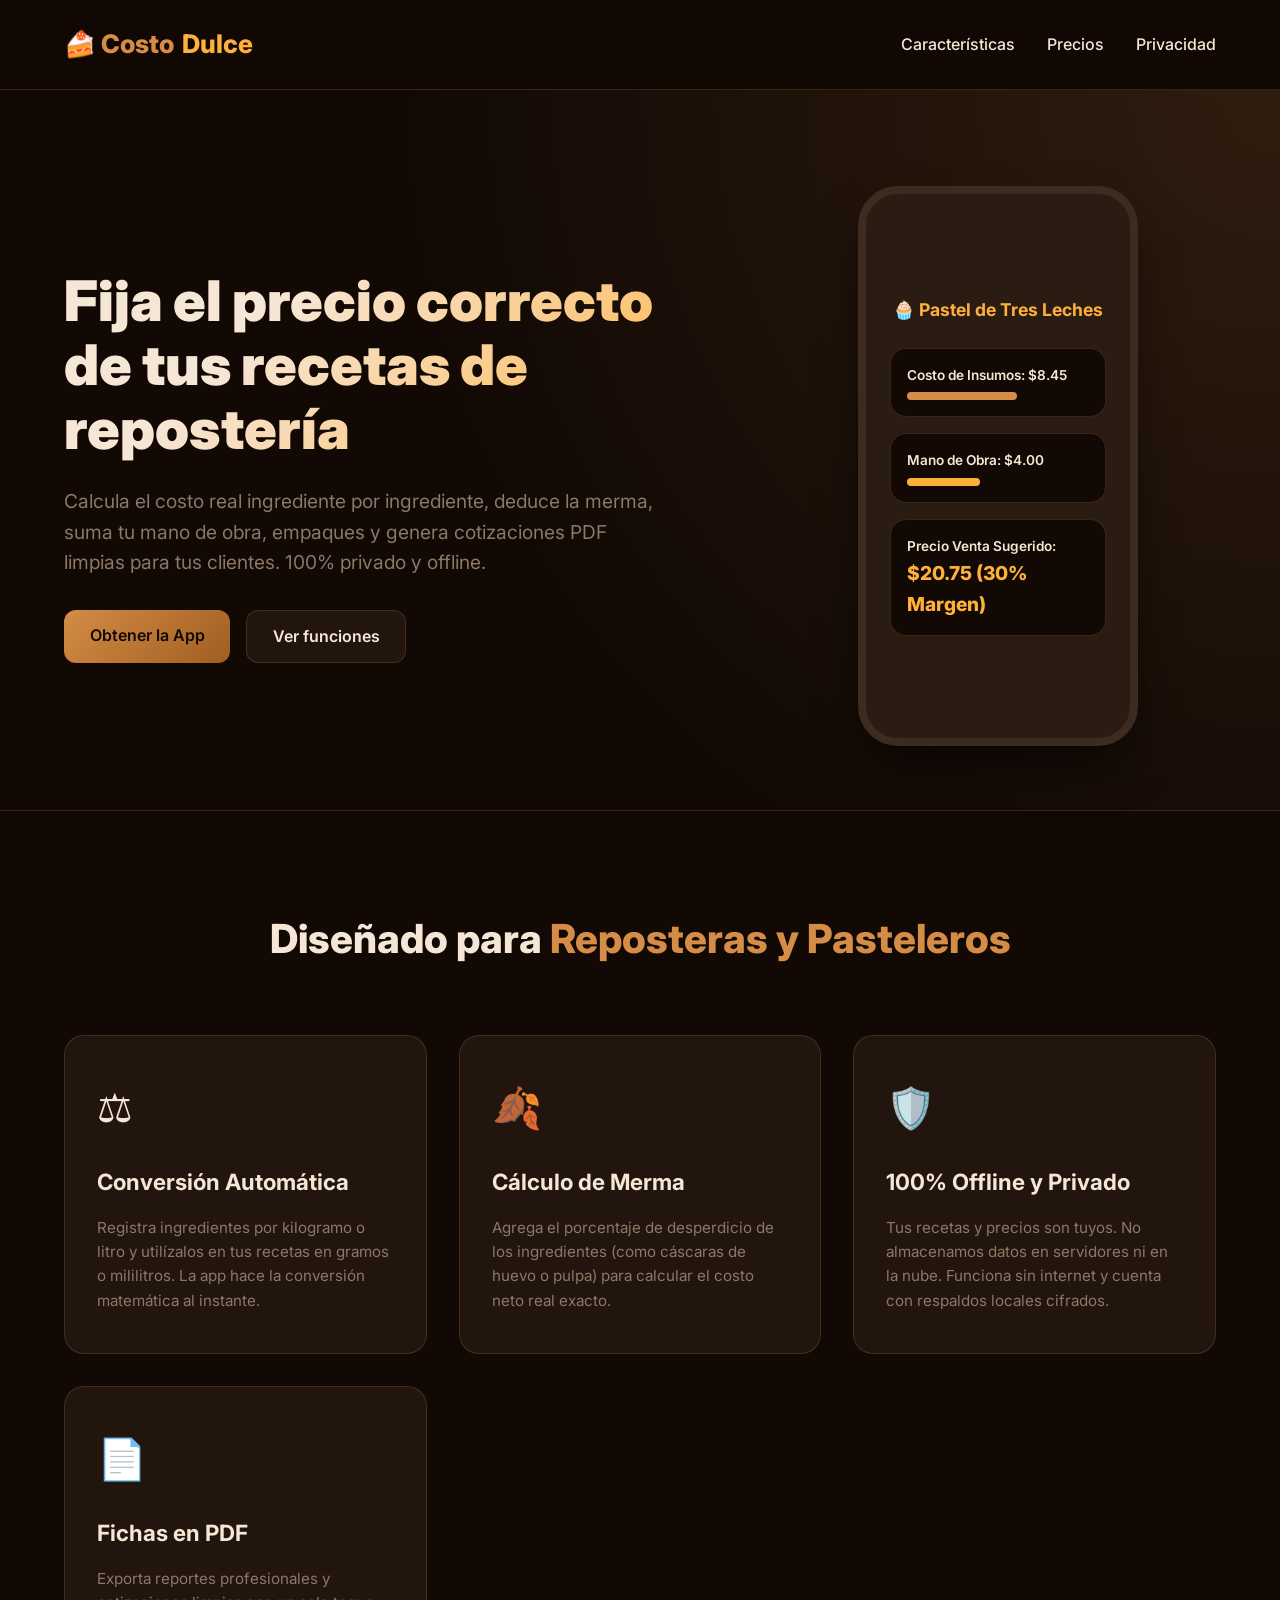
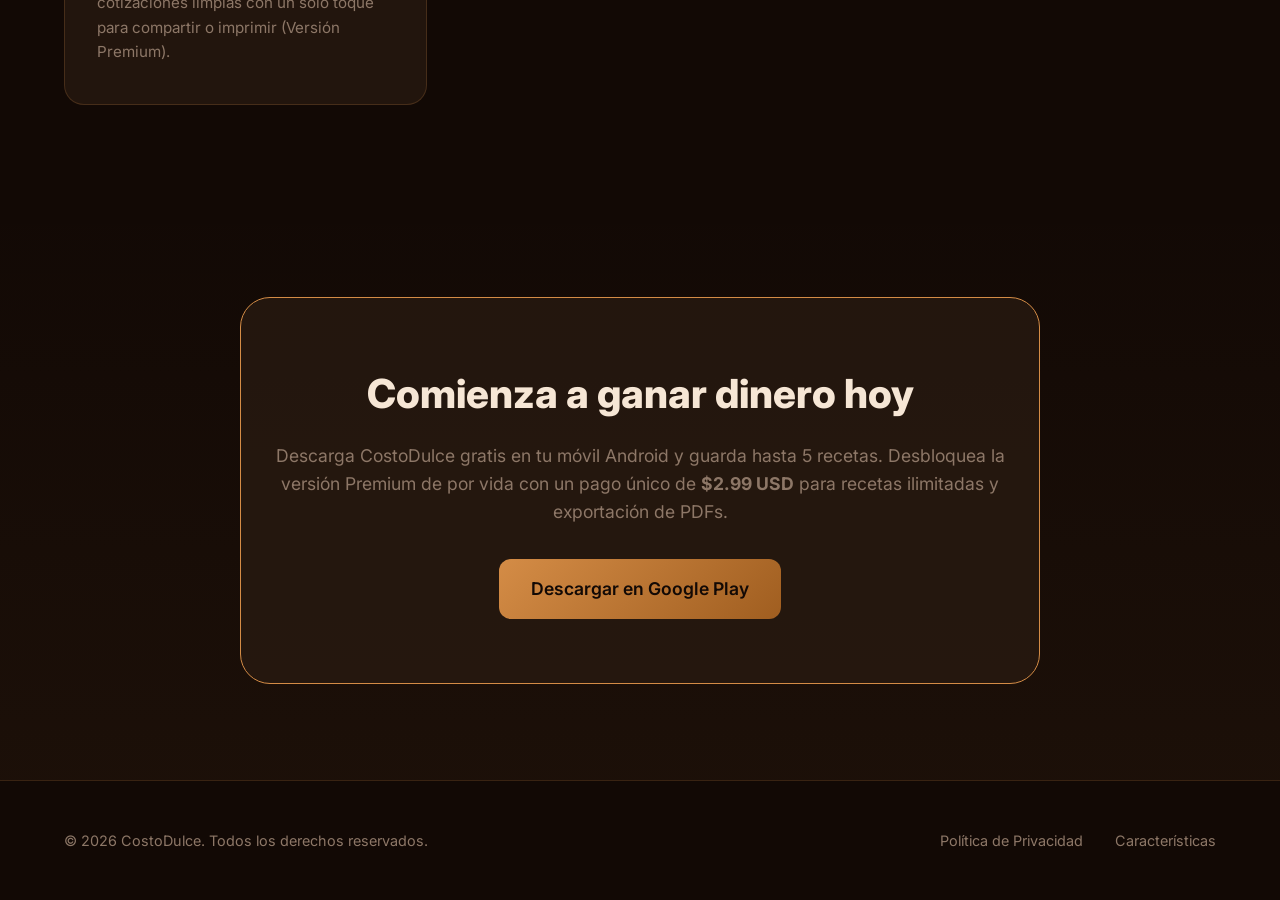
==== index.html @ e3fa4b0b "Publicacion inicial de Landing Page y Politica de Privacidad CostoDulce" ====
<!DOCTYPE html>
<html lang="es">
<head>
    <meta charset="UTF-8">
    <meta name="viewport" content="width=device-width, initial-scale=1.0">
    <meta name="description" content="Calcula el costo exacto de tus recetas de repostería ingrediente por ingrediente. Controla la merma, costos fijos y genera cotizaciones en PDF 100% offline.">
    <title>CostoDulce - Calculadora de Costos para Repostería</title>
    
    <!-- Google Fonts -->
    <link rel="preconnect" href="https://fonts.googleapis.com">
    <link rel="preconnect" href="https://fonts.gstatic.com" crossorigin>
    <link href="https://fonts.googleapis.com/css2?family=Inter:wght@400;500;600;700;800;900&display=swap" rel="stylesheet">
    
    <!-- Stylesheet -->
    <link rel="stylesheet" href="style.css">

    <!-- Schema JSON-LD -->
    <script type="application/ld+json">
    {
      "@context": "https://schema.org",
      "@type": "SoftwareApplication",
      "name": "CostoDulce: Costos Repostería",
      "operatingSystem": "Android",
      "applicationCategory": "BusinessApplication",
      "description": "Calculadora de costos de repostería y cocina 100% offline. Calcula la merma, costos fijos, mano de obra y genera reportes en PDF.",
      "offers": {
        "@type": "Offer",
        "price": "2.99",
        "priceCurrency": "USD"
      },
      "aggregateRating": {
        "@type": "AggregateRating",
        "ratingValue": "4.9",
        "ratingCount": "124"
      }
    }
    </script>
</head>
<body>

    <!-- Header -->
    <header>
        <div class="container header-container">
            <a href="#" class="logo">
                🍰 Costo<span>Dulce</span>
            </a>
            <nav>
                <ul class="nav-links">
                    <li><a href="#features">Características</a></li>
                    <li><a href="#pricing">Precios</a></li>
                    <li><a href="privacy.html">Privacidad</a></li>
                </ul>
            </nav>
        </div>
    </header>

    <!-- Hero Section -->
    <section class="hero">
        <div class="container hero-grid">
            <div class="hero-content">
                <h1>Fija el precio correcto de tus recetas de repostería</h1>
                <p>Calcula el costo real ingrediente por ingrediente, deduce la merma, suma tu mano de obra, empaques y genera cotizaciones PDF limpias para tus clientes. 100% privado y offline.</p>
                <div class="hero-actions">
                    <a href="#pricing" class="btn btn-primary" id="download-cta">Obtener la App</a>
                    <a href="#features" class="btn btn-secondary" id="learn-more-cta">Ver funciones</a>
                </div>
            </div>
            <div class="hero-image-wrapper">
                <div class="mockup-container">
                    <div class="mockup-screen">
                        <div style="font-size: 1.1rem; font-weight: 700; color: #ffb03b; margin-bottom: 0.5rem; text-align: center;">🧁 Pastel de Tres Leches</div>
                        <div class="mockup-card">
                            <div style="font-weight: 600;">Costo de Insumos: $8.45</div>
                            <div class="mockup-bar" style="width: 60%;"></div>
                        </div>
                        <div class="mockup-card">
                            <div style="font-weight: 600;">Mano de Obra: $4.00</div>
                            <div class="mockup-bar" style="width: 40%; background-color:#ffb03b;"></div>
                        </div>
                        <div class="mockup-card">
                            <div style="font-weight: 600; color: #f6e6d5;">Precio Venta Sugerido:</div>
                            <div style="font-size: 1.2rem; font-weight: 800; color: #ffb03b;">$20.75 (30% Margen)</div>
                        </div>
                    </div>
                </div>
            </div>
        </div>
    </section>

    <!-- Features Section -->
    <section class="features" id="features">
        <div class="container">
            <h2 class="section-title">Diseñado para <span>Reposteras y Pasteleros</span></h2>
            <div class="features-grid">
                <div class="feature-card">
                    <span class="feature-icon">⚖️</span>
                    <h3>Conversión Automática</h3>
                    <p>Registra ingredientes por kilogramo o litro y utilízalos en tus recetas en gramos o mililitros. La app hace la conversión matemática al instante.</p>
                </div>
                <div class="feature-card">
                    <span class="feature-icon">🍂</span>
                    <h3>Cálculo de Merma</h3>
                    <p>Agrega el porcentaje de desperdicio de los ingredientes (como cáscaras de huevo o pulpa) para calcular el costo neto real exacto.</p>
                </div>
                <div class="feature-card">
                    <span class="feature-icon">🛡️</span>
                    <h3>100% Offline y Privado</h3>
                    <p>Tus recetas y precios son tuyos. No almacenamos datos en servidores ni en la nube. Funciona sin internet y cuenta con respaldos locales cifrados.</p>
                </div>
                <div class="feature-card">
                    <span class="feature-icon">📄</span>
                    <h3>Fichas en PDF</h3>
                    <p>Exporta reportes profesionales y cotizaciones limpias con un solo toque para compartir o imprimir (Versión Premium).</p>
                </div>
            </div>
        </div>
    </section>

    <!-- Pricing Section -->
    <section class="cta-section" id="pricing">
        <div class="container">
            <div class="cta-box">
                <h2>Comienza a ganar dinero hoy</h2>
                <p>Descarga CostoDulce gratis en tu móvil Android y guarda hasta 5 recetas. Desbloquea la versión Premium de por vida con un pago único de <strong>$2.99 USD</strong> para recetas ilimitadas y exportación de PDFs.</p>
                <a href="#" class="btn btn-primary" style="font-size: 1.1rem; padding: 1rem 2rem;" id="pricing-cta">Descargar en Google Play</a>
            </div>
        </div>
    </section>

    <!-- Footer -->
    <footer>
        <div class="container footer-container">
            <p>&copy; 2026 CostoDulce. Todos los derechos reservados.</p>
            <ul class="footer-links">
                <li><a href="privacy.html">Política de Privacidad</a></li>
                <li><a href="#features">Características</a></li>
            </ul>
        </div>
    </footer>

</body>
</html>
---- style.css ----
/* Estilos Globales para CostoDulce Landing */
:root {
    --bg-color: #120905;
    --card-bg: rgba(42, 28, 18, 0.7);
    --primary: #d48c46;
    --primary-hover: #b87532;
    --secondary: #ffb03b;
    --text-primary: #f6e6d5;
    --text-muted: #8d7767;
    --border-color: rgba(212, 140, 70, 0.2);
    --transition: all 0.3s cubic-bezier(0.4, 0, 0.2, 1);
}

* {
    margin: 0;
    padding: 0;
    box-sizing: border-box;
}

body {
    font-family: 'Inter', system-ui, -apple-system, BlinkMacSystemFont, "Segoe UI", Roboto, sans-serif;
    background-color: var(--bg-color);
    color: var(--text-primary);
    line-height: 1.6;
    overflow-x: hidden;
}

a {
    color: var(--primary);
    text-decoration: none;
    transition: var(--transition);
}

a:hover {
    color: var(--secondary);
}

.container {
    max-width: 1200px;
    margin: 0 auto;
    padding: 0 24.dp;
    padding: 0 1.5rem;
}

/* Header */
header {
    padding: 1.5rem 0;
    border-bottom: 1px solid var(--border-color);
    backdrop-filter: blur(10px);
    position: sticky;
    top: 0;
    z-index: 100;
    background-color: rgba(18, 9, 5, 0.85);
}

.header-container {
    display: flex;
    justify-content: space-between;
    align-items: center;
}

.logo {
    font-size: 1.6rem;
    font-weight: 800;
    color: var(--primary);
    display: flex;
    align-items: center;
    gap: 0.5rem;
}

.logo span {
    color: var(--secondary);
}

.nav-links {
    display: flex;
    gap: 2rem;
    list-style: none;
}

.nav-links a {
    color: var(--text-primary);
    font-weight: 500;
}

.nav-links a:hover {
    color: var(--primary);
}

.btn {
    display: inline-block;
    padding: 0.8rem 1.6rem;
    border-radius: 12px;
    font-weight: 600;
    text-align: center;
    cursor: pointer;
    transition: var(--transition);
    border: none;
}

.btn-primary {
    background: linear-gradient(135deg, var(--primary) 0%, #a05e20 100%);
    color: #120905;
}

.btn-primary:hover {
    transform: translateY(-2px);
    box-shadow: 0 8px 20px rgba(212, 140, 70, 0.3);
    color: #120905;
}

.btn-secondary {
    background-color: var(--card-bg);
    color: var(--text-primary);
    border: 1px solid var(--border-color);
}

.btn-secondary:hover {
    background-color: rgba(212, 140, 70, 0.1);
    transform: translateY(-2px);
}

/* Hero Section */
.hero {
    padding: 6rem 0 4rem 0;
    background: radial-gradient(circle at top right, rgba(212, 140, 70, 0.15) 0%, transparent 60%);
}

.hero-grid {
    display: grid;
    grid-template-columns: 1.2fr 0.8fr;
    gap: 4rem;
    align-items: center;
}

.hero-content h1 {
    font-size: 3.5rem;
    line-height: 1.15;
    font-weight: 900;
    margin-bottom: 1.5rem;
    background: linear-gradient(135deg, var(--text-primary) 30%, var(--secondary) 100%);
    -webkit-background-clip: text;
    -webkit-text-fill-color: transparent;
}

.hero-content p {
    font-size: 1.2rem;
    color: var(--text-muted);
    margin-bottom: 2rem;
    max-width: 600px;
}

.hero-actions {
    display: flex;
    gap: 1rem;
}

.hero-image-wrapper {
    display: flex;
    justify-content: center;
    position: relative;
}

.mockup-container {
    width: 280px;
    height: 560px;
    background-color: #2a1c12;
    border: 8px solid #3d2b20;
    border-radius: 40px;
    box-shadow: 0 25px 50px -12px rgba(0, 0, 0, 0.7);
    padding: 1.5rem;
    display: flex;
    flex-direction: column;
    justify-content: space-between;
    position: relative;
    overflow: hidden;
}

.mockup-screen {
    flex-grow: 1;
    display: flex;
    flex-direction: column;
    gap: 1rem;
    justify-content: center;
}

.mockup-card {
    background-color: var(--bg-color);
    border: 1px solid var(--border-color);
    padding: 1rem;
    border-radius: 16px;
    font-size: 0.85rem;
}

.mockup-bar {
    height: 8px;
    background-color: var(--primary);
    border-radius: 4px;
    margin-top: 6px;
}

/* Features */
.features {
    padding: 6rem 0;
    border-top: 1px solid var(--border-color);
}

.section-title {
    text-align: center;
    font-size: 2.5rem;
    font-weight: 800;
    margin-bottom: 4rem;
}

.section-title span {
    color: var(--primary);
}

.features-grid {
    display: grid;
    grid-template-columns: repeat(auto-fit, minmax(280px, 1fr));
    gap: 2rem;
}

.feature-card {
    background-color: var(--card-bg);
    border: 1px solid var(--border-color);
    padding: 2.5rem 2rem;
    border-radius: 20px;
    transition: var(--transition);
}

.feature-card:hover {
    transform: translateY(-8px);
    border-color: var(--primary);
    box-shadow: 0 15px 30px rgba(0, 0, 0, 0.4);
}

.feature-icon {
    font-size: 2.5rem;
    margin-bottom: 1.5rem;
    display: inline-block;
}

.feature-card h3 {
    font-size: 1.4rem;
    margin-bottom: 1rem;
    font-weight: 700;
}

.feature-card p {
    color: var(--text-muted);
    font-size: 0.95rem;
}

/* CTA */
.cta-section {
    padding: 6rem 0;
    text-align: center;
    background: linear-gradient(180deg, transparent 0%, rgba(212, 140, 70, 0.05) 100%);
}

.cta-box {
    background-color: var(--card-bg);
    border: 1px solid var(--primary);
    padding: 4rem 2rem;
    border-radius: 30px;
    max-width: 800px;
    margin: 0 auto;
}

.cta-box h2 {
    font-size: 2.5rem;
    margin-bottom: 1rem;
    font-weight: 800;
}

.cta-box p {
    color: var(--text-muted);
    margin-bottom: 2rem;
    font-size: 1.1rem;
}

/* Footer */
footer {
    padding: 3rem 0;
    border-top: 1px solid var(--border-color);
    color: var(--text-muted);
    font-size: 0.9rem;
}

.footer-container {
    display: flex;
    justify-content: space-between;
    align-items: center;
}

.footer-links {
    display: flex;
    gap: 2rem;
    list-style: none;
}

.footer-links a {
    color: var(--text-muted);
}

.footer-links a:hover {
    color: var(--text-primary);
}

/* Responsive */
@media (max-width: 968px) {
    .hero-grid {
        grid-template-columns: 1fr;
        gap: 3rem;
        text-align: center;
    }
    
    .hero-content h1 {
        font-size: 2.8rem;
    }
    
    .hero-content p {
        margin-left: auto;
        margin-right: auto;
    }

    .hero-actions {
        justify-content: center;
    }
    
    .footer-container {
        flex-direction: column;
        gap: 1.5rem;
        text-align: center;
    }
}
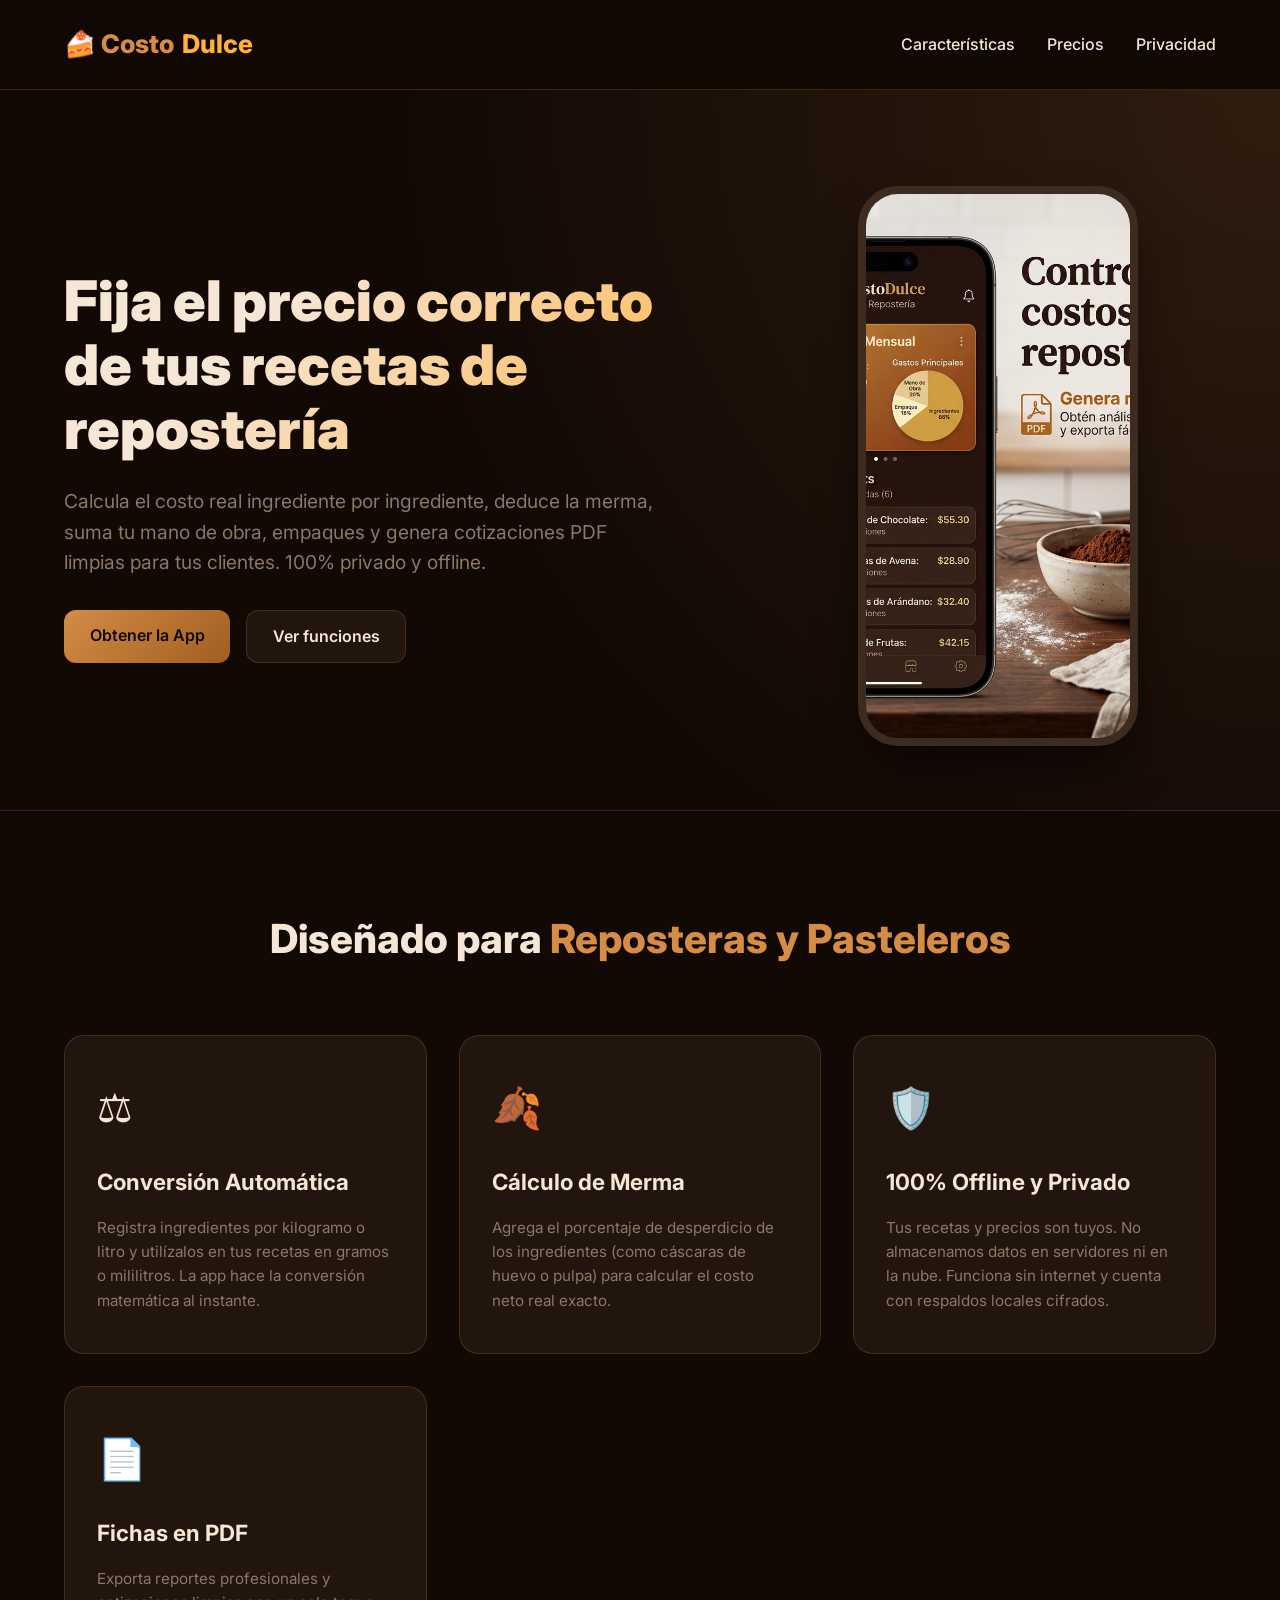
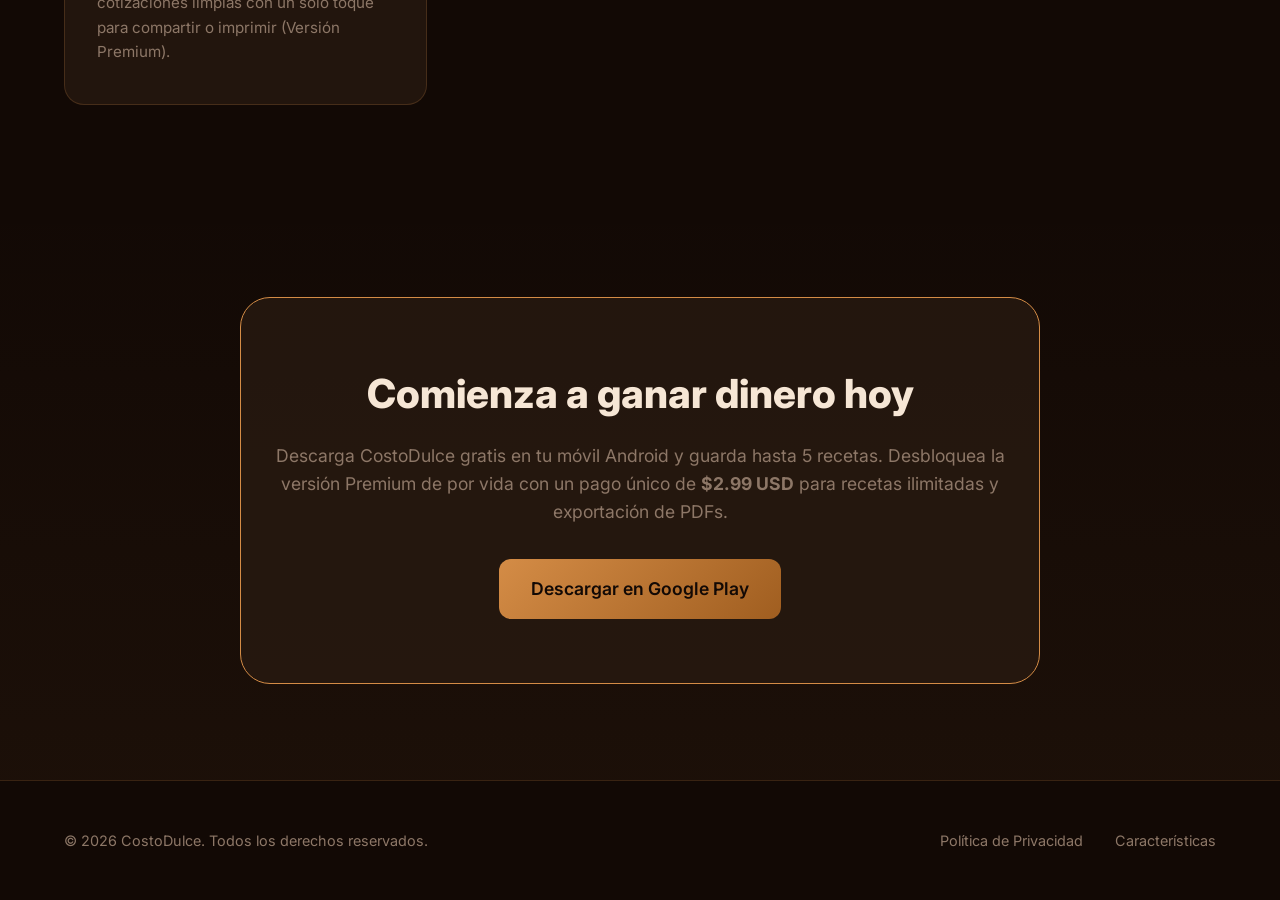
==== commit 42fdd455: "Agrega captura real de CostoDulce a la landing page" ====
--- a/index.html
+++ b/index.html
@@ -66,22 +66,8 @@
                 </div>
             </div>
             <div class="hero-image-wrapper">
-                <div class="mockup-container">
-                    <div class="mockup-screen">
-                        <div style="font-size: 1.1rem; font-weight: 700; color: #ffb03b; margin-bottom: 0.5rem; text-align: center;">🧁 Pastel de Tres Leches</div>
-                        <div class="mockup-card">
-                            <div style="font-weight: 600;">Costo de Insumos: $8.45</div>
-                            <div class="mockup-bar" style="width: 60%;"></div>
-                        </div>
-                        <div class="mockup-card">
-                            <div style="font-weight: 600;">Mano de Obra: $4.00</div>
-                            <div class="mockup-bar" style="width: 40%; background-color:#ffb03b;"></div>
-                        </div>
-                        <div class="mockup-card">
-                            <div style="font-weight: 600; color: #f6e6d5;">Precio Venta Sugerido:</div>
-                            <div style="font-size: 1.2rem; font-weight: 800; color: #ffb03b;">$20.75 (30% Margen)</div>
-                        </div>
-                    </div>
+                <div class="mockup-container" style="padding: 0; overflow: hidden;">
+                    <img src="screenshot_dashboard.png" alt="Pantalla de CostoDulce" style="width: 100%; height: 100%; object-fit: cover; display: block;">
                 </div>
             </div>
         </div>
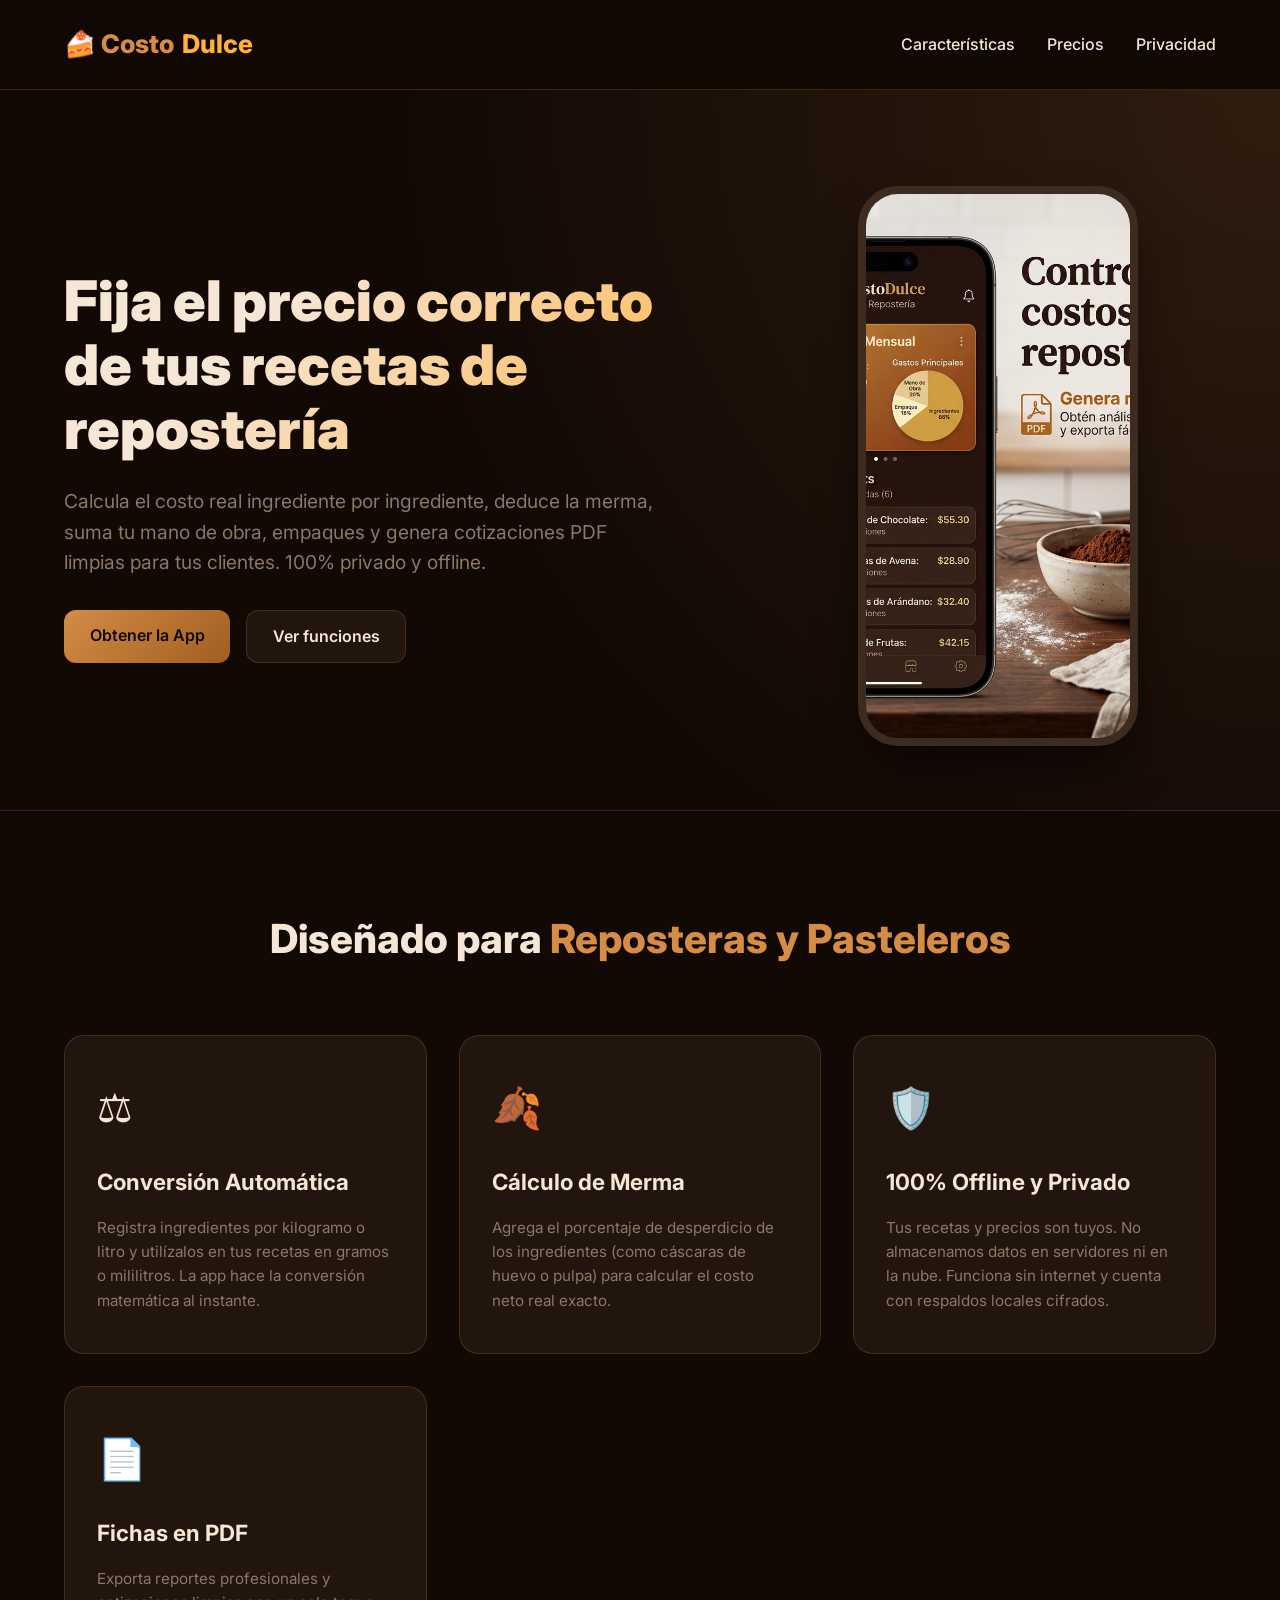
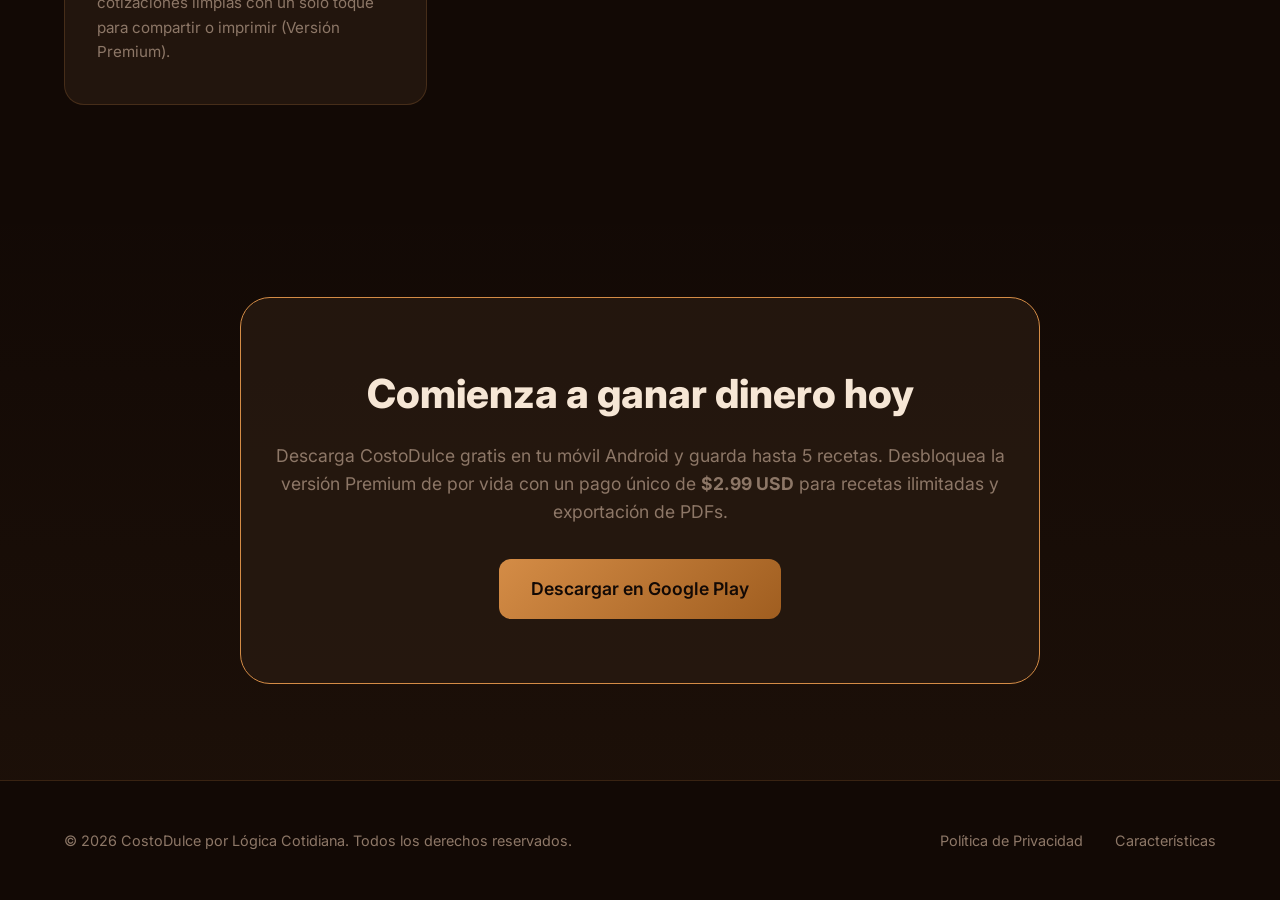
==== commit 93f84d7b: "Actualiza copyright con Lógica Cotidiana en footer" ====
--- a/index.html
+++ b/index.html
@@ -116,7 +116,7 @@
     <!-- Footer -->
     <footer>
         <div class="container footer-container">
-            <p>&copy; 2026 CostoDulce. Todos los derechos reservados.</p>
+            <p>&copy; 2026 CostoDulce por Lógica Cotidiana. Todos los derechos reservados.</p>
             <ul class="footer-links">
                 <li><a href="privacy.html">Política de Privacidad</a></li>
                 <li><a href="#features">Características</a></li>
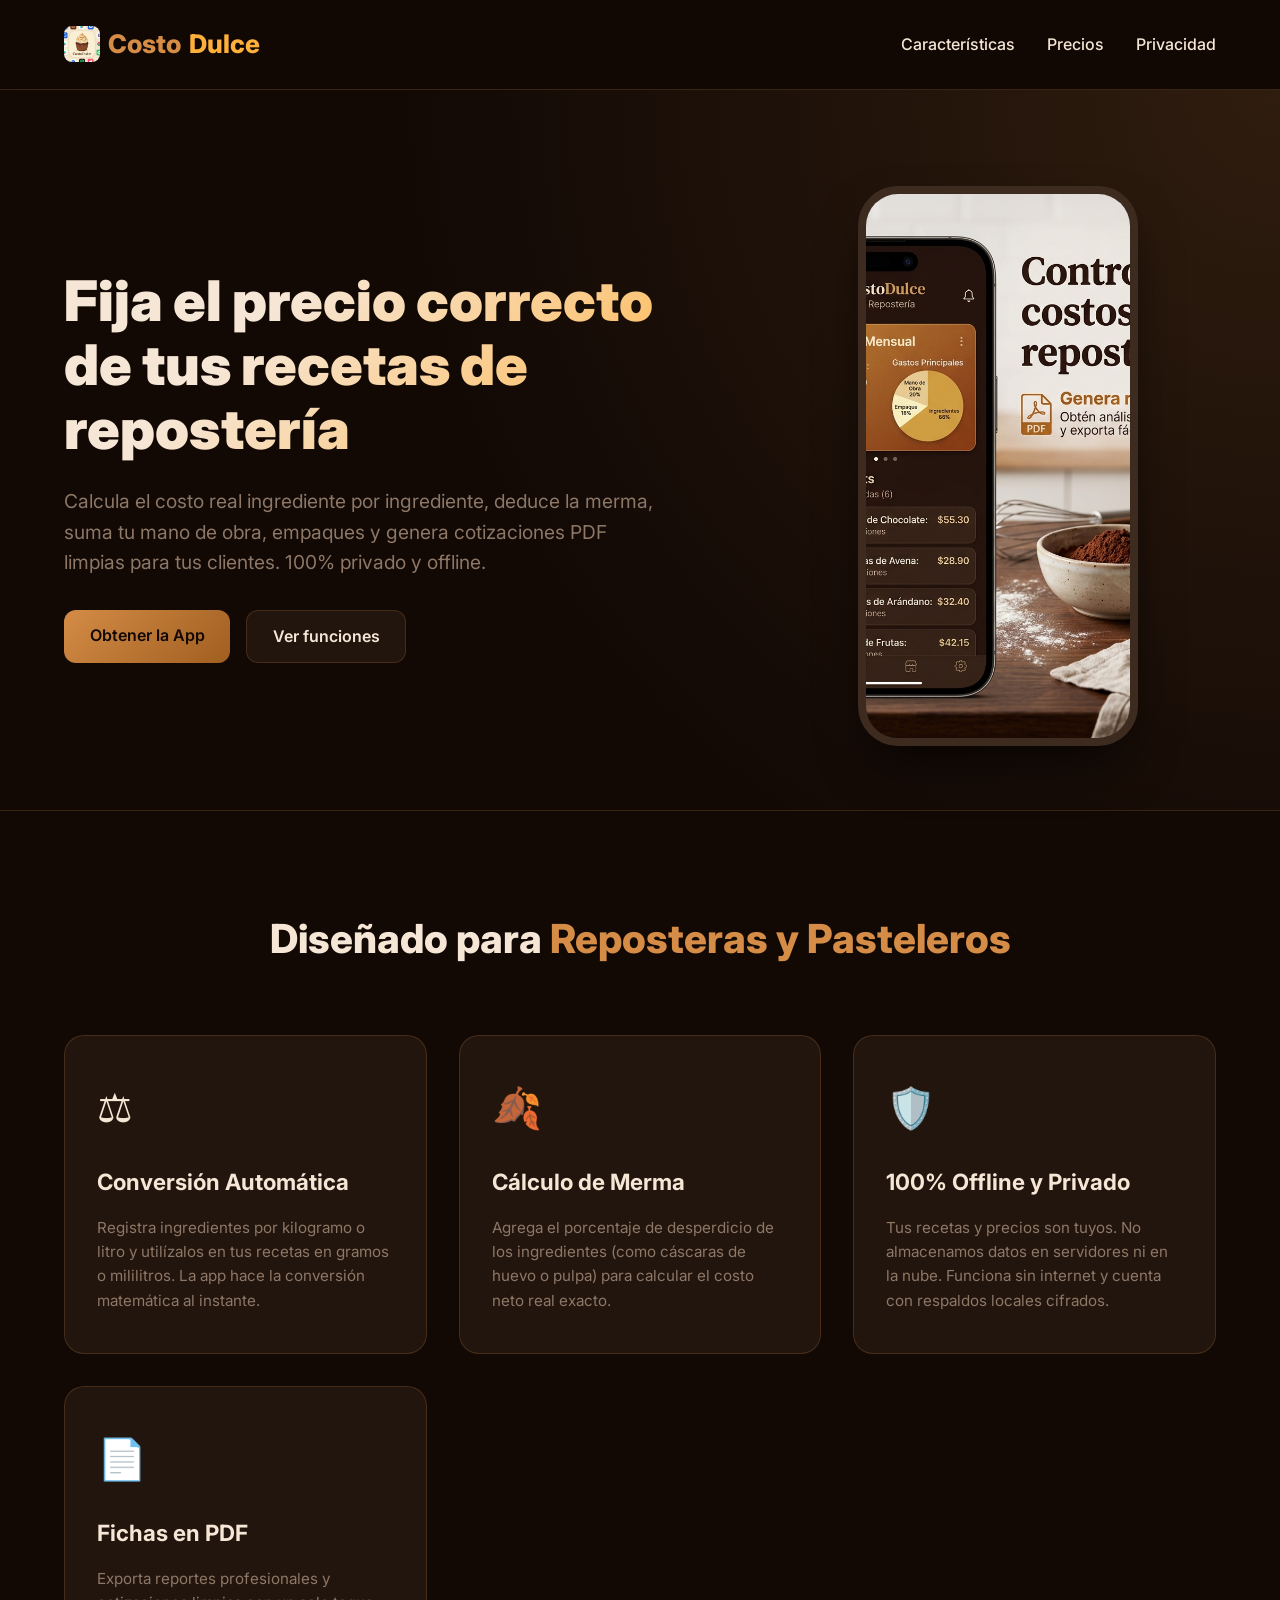
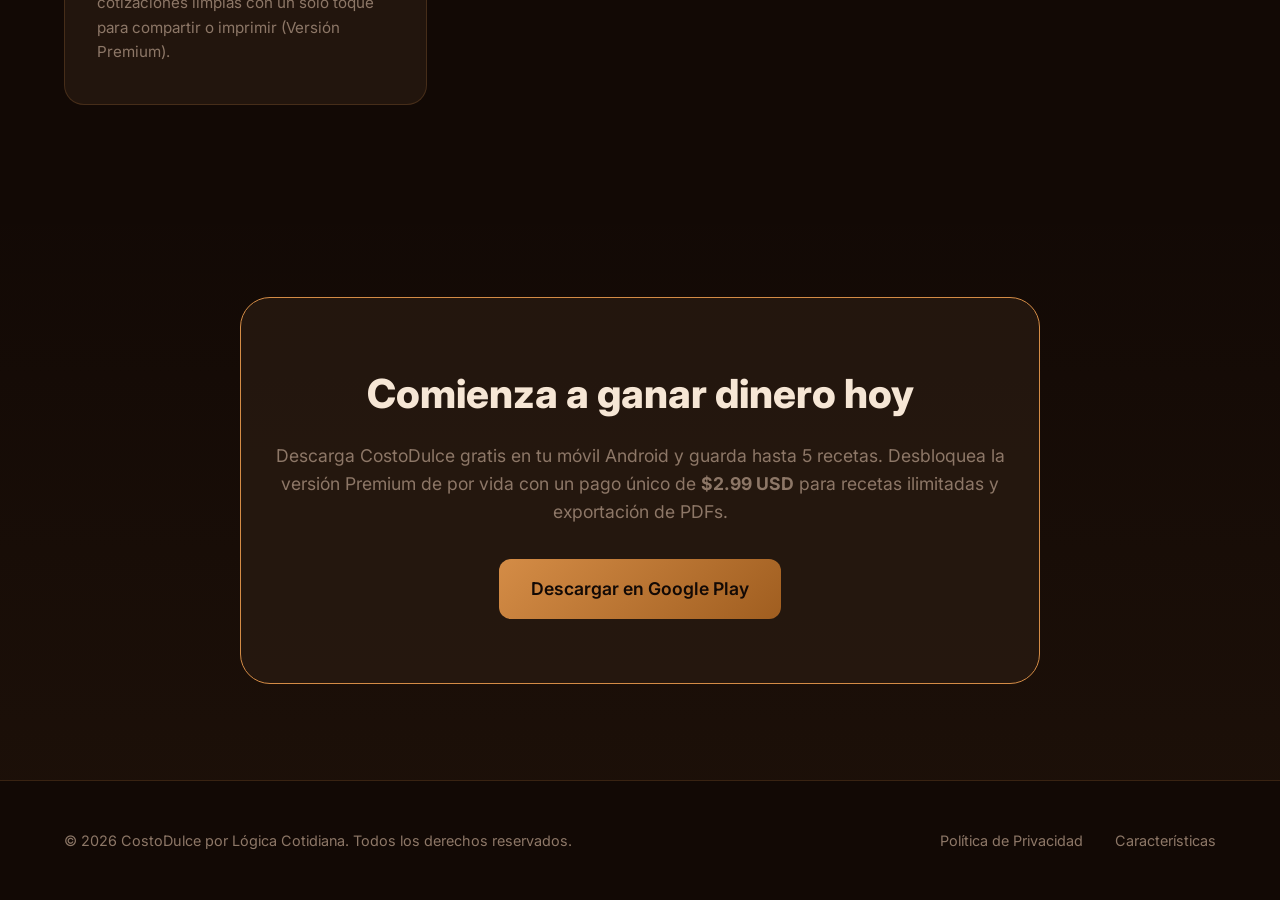
==== commit 43715c26: "Agrega favicon y logo imagen en cabecera" ====
--- a/index.html
+++ b/index.html
@@ -13,6 +13,9 @@
     
     <!-- Stylesheet -->
     <link rel="stylesheet" href="style.css">
+    
+    <!-- Favicon -->
+    <link rel="icon" type="image/png" href="app_icon.png">
 
     <!-- Schema JSON-LD -->
     <script type="application/ld+json">
@@ -41,8 +44,8 @@
     <!-- Header -->
     <header>
         <div class="container header-container">
-            <a href="#" class="logo">
-                🍰 Costo<span>Dulce</span>
+            <a href="#" class="logo" style="display: flex; align-items: center; gap: 0.5rem;">
+                <img src="app_icon.png" alt="Logo" style="height: 36px; width: 36px; border-radius: 8px; object-fit: cover;"> Costo<span>Dulce</span>
             </a>
             <nav>
                 <ul class="nav-links">
